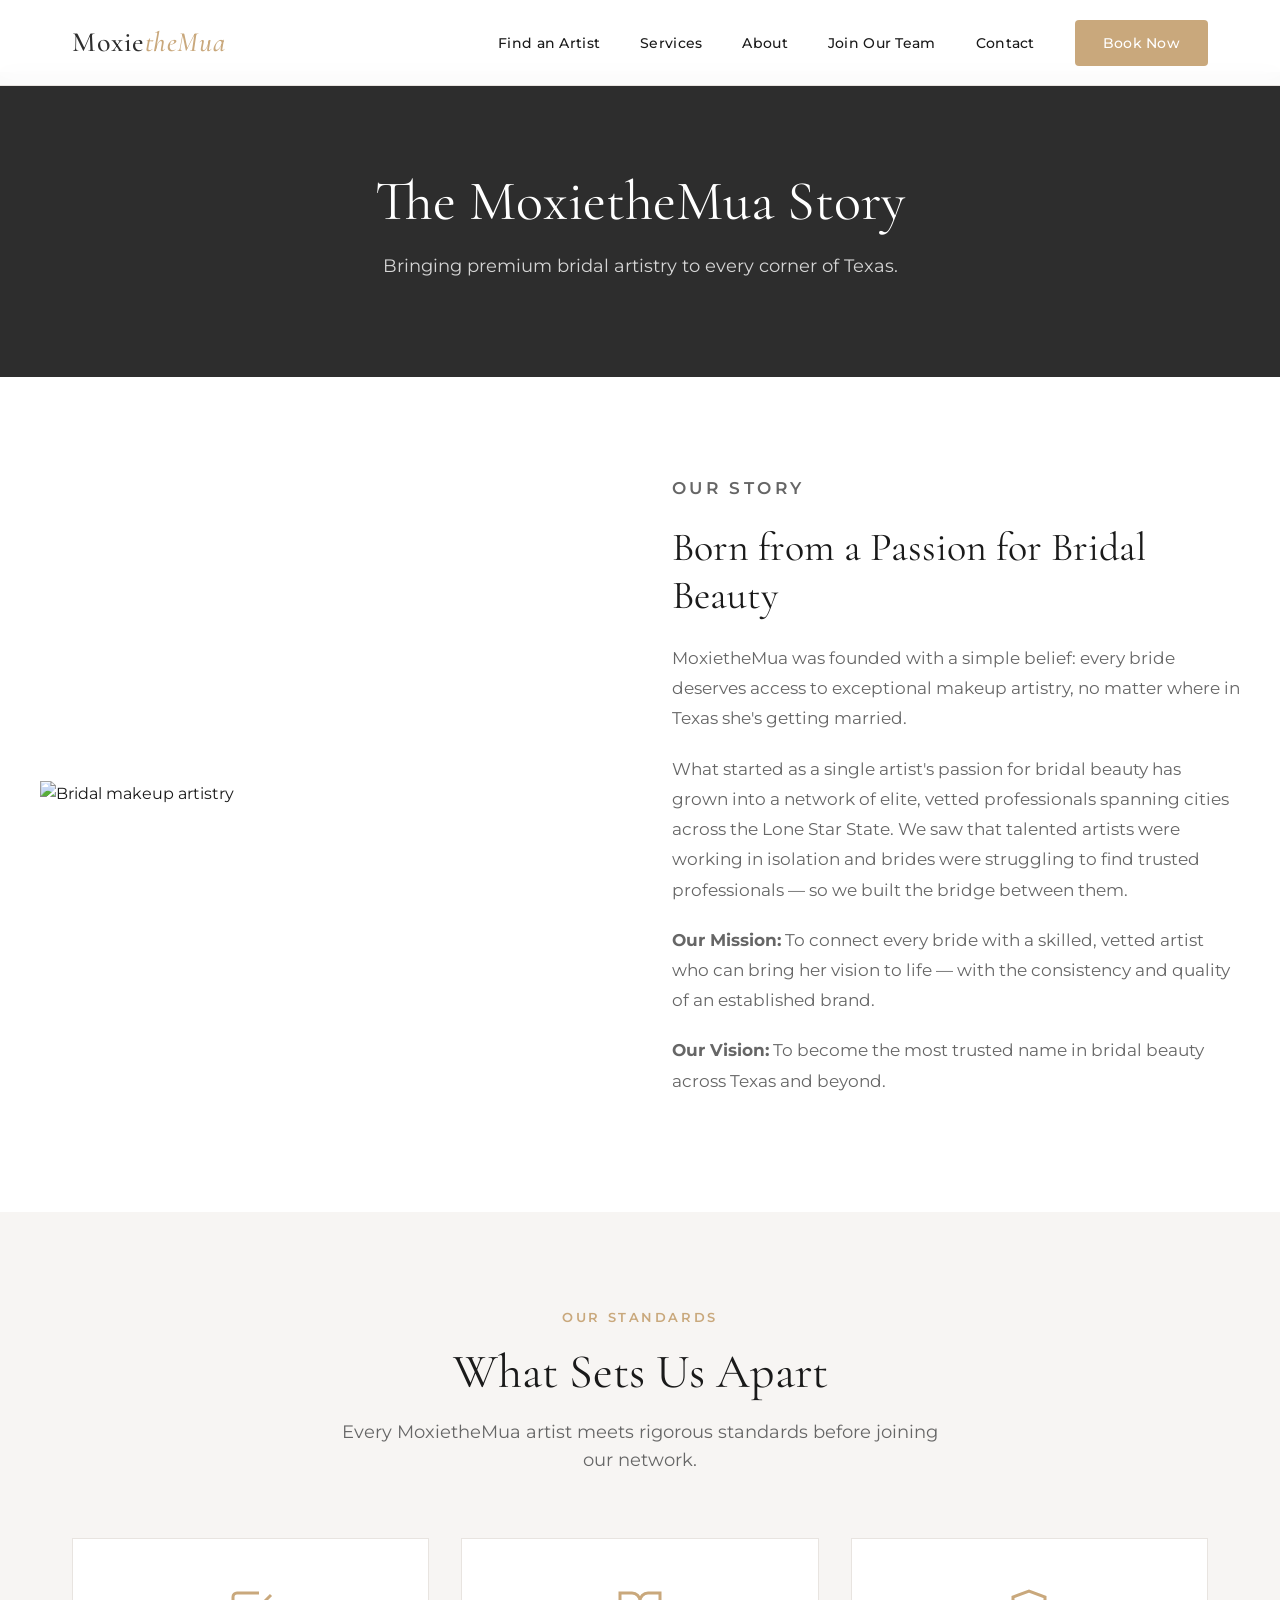
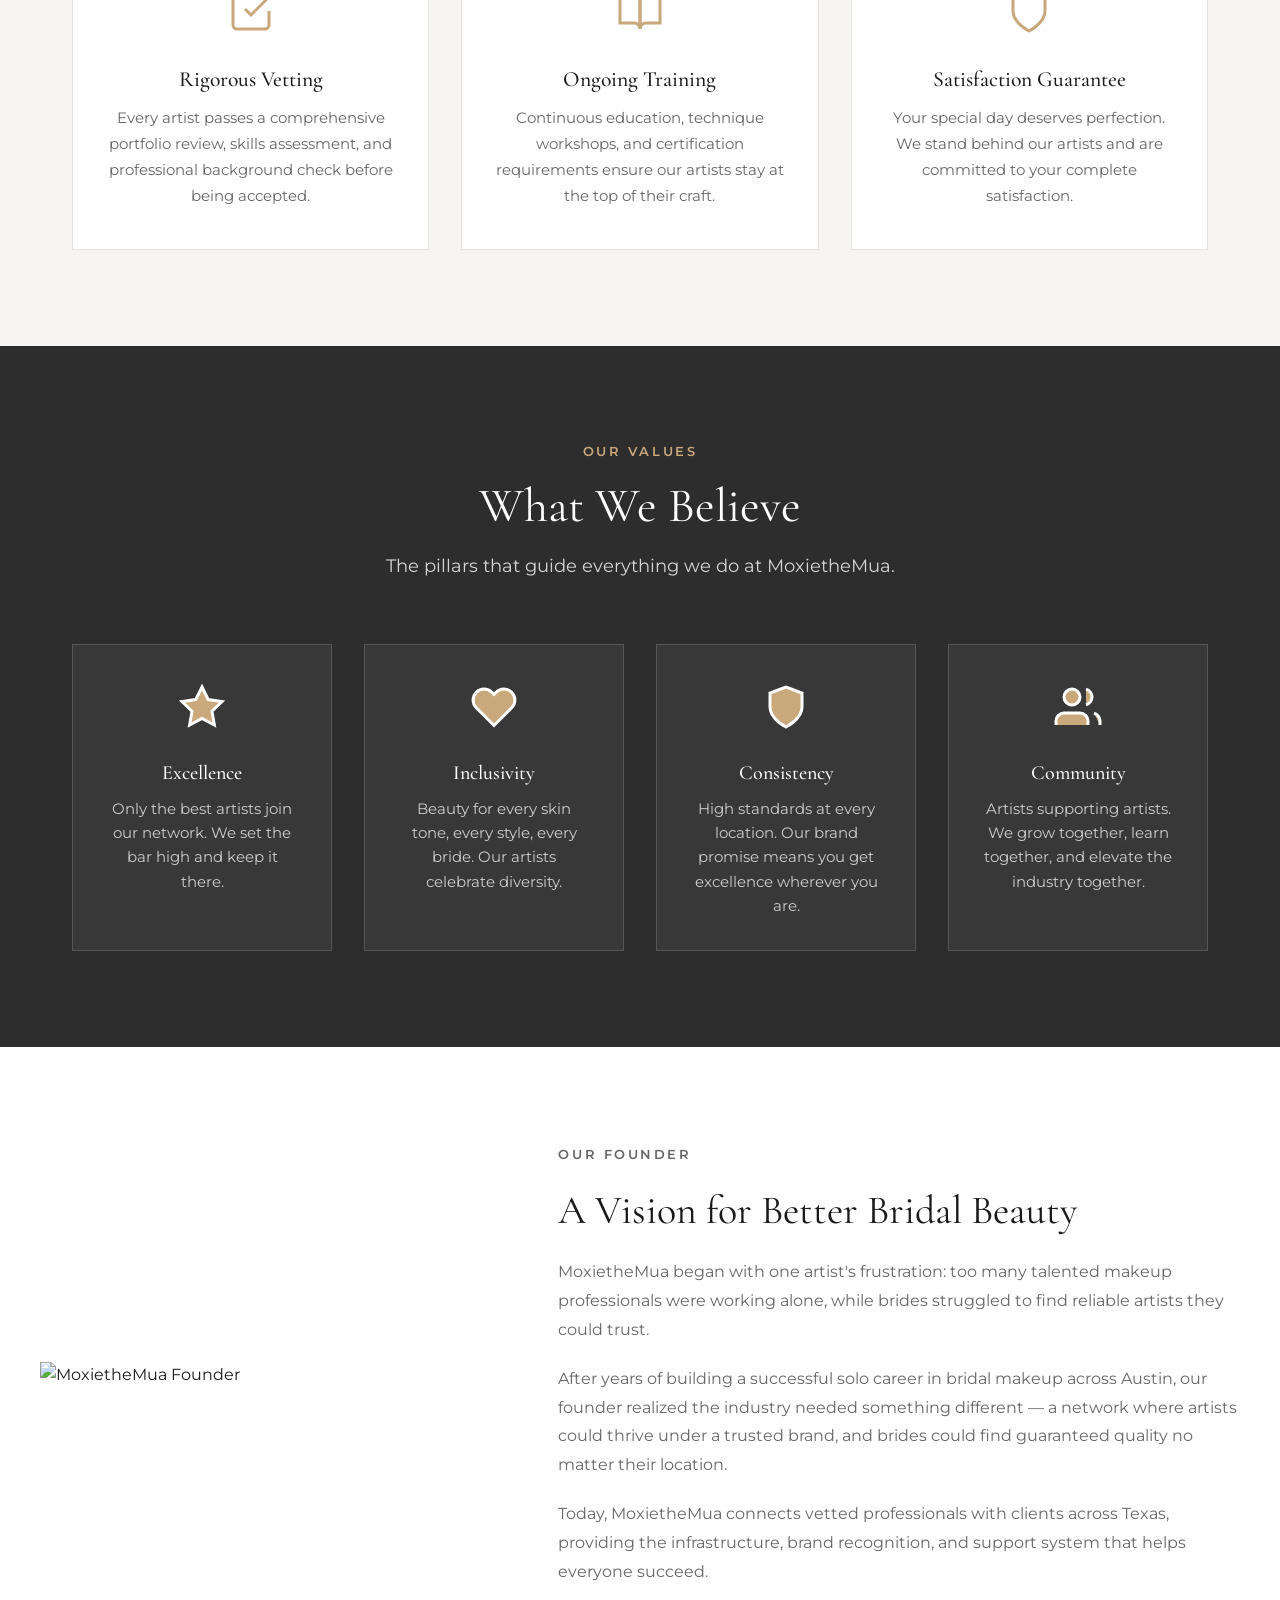
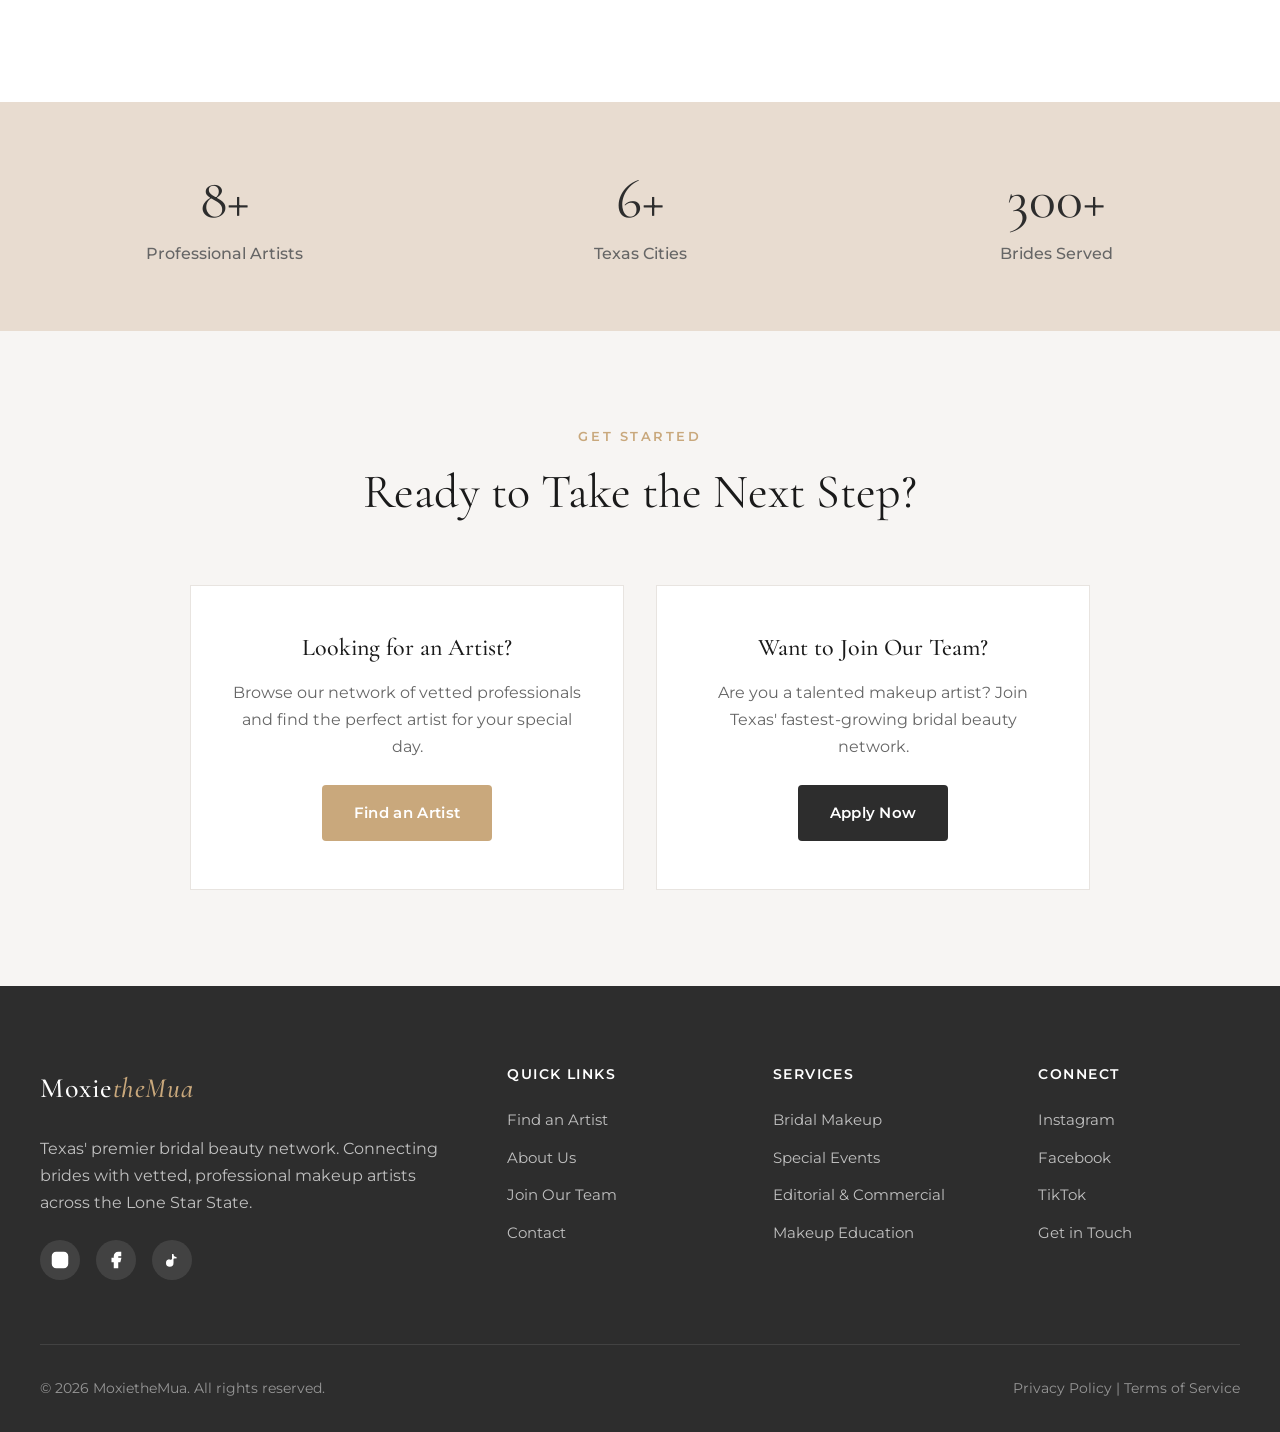
==== about.html @ 6ddfcf1c "Initial build: MoxietheMua multi-artist bridal platform Complete static site with 7 HTML pages, shar" ====
<!DOCTYPE html>
<html lang="en">
<head>
    <meta charset="UTF-8">
    <meta name="viewport" content="width=device-width, initial-scale=1.0">
    <title>About MoxietheMua | Our Story & Mission</title>
    <meta name="description" content="Learn about MoxietheMua — Texas' premier bridal beauty network. Our mission, values, and the story behind connecting brides with elite makeup artists.">
    <meta property="og:title" content="About MoxietheMua | Our Story & Mission">
    <meta property="og:description" content="The story behind Texas' premier bridal beauty network.">
    <link rel="preconnect" href="https://fonts.googleapis.com">
    <link rel="preconnect" href="https://fonts.gstatic.com" crossorigin>
    <link href="https://fonts.googleapis.com/css2?family=Cormorant+Garamond:ital,wght@0,400;0,500;0,600;1,400;1,500&family=Montserrat:wght@300;400;500;600;700&display=swap" rel="stylesheet">
    <link rel="stylesheet" href="styles.css">
    <style>
        .story-section { padding: var(--section-padding); background: var(--color-surface); }
        .story-grid { display: grid; grid-template-columns: 1fr 1fr; gap: 4rem; align-items: center; max-width: var(--container-max); margin: 0 auto; }
        .story-image img { width: 100%; height: 500px; object-fit: cover; }
        .story-content h2 { font-size: 2.5rem; margin-bottom: 1.5rem; font-weight: 400; }
        .story-content p { color: var(--color-text-muted); line-height: 1.8; margin-bottom: 1.25rem; font-size: 1.05rem; }

        .standards-section { padding: var(--section-padding); background: var(--color-surface-alt); }
        .standards-grid { display: grid; grid-template-columns: repeat(3, 1fr); gap: 2rem; max-width: var(--container-max); margin: 0 auto; }
        .standard-card { background: var(--color-surface); padding: 2.5rem 2rem; text-align: center; border: 1px solid var(--color-border); }
        .standard-icon { width: 64px; height: 64px; margin: 0 auto 1.5rem; display: flex; align-items: center; justify-content: center; }
        .standard-icon svg { width: 48px; height: 48px; stroke: var(--color-primary); fill: none; stroke-width: 1.5; }
        .standard-card h3 { font-size: 1.35rem; margin-bottom: 0.75rem; }
        .standard-card p { color: var(--color-text-muted); line-height: 1.7; font-size: 0.95rem; }

        .founder-section { padding: var(--section-padding); background: var(--color-surface); }
        .founder-grid { display: grid; grid-template-columns: 1fr 1.5fr; gap: 4rem; align-items: center; max-width: var(--container-max); margin: 0 auto; }
        .founder-image img { width: 100%; height: 450px; object-fit: cover; }
        .founder-content h2 { font-size: 2.5rem; margin-bottom: 1.5rem; font-weight: 400; }
        .founder-content p { color: var(--color-text-muted); line-height: 1.8; margin-bottom: 1.25rem; }

        .dual-cta { padding: var(--section-padding); background: var(--color-surface-alt); }
        .dual-cta-grid { display: grid; grid-template-columns: 1fr 1fr; gap: 2rem; max-width: 900px; margin: 0 auto; }
        .cta-box { background: var(--color-surface); padding: 3rem 2.5rem; text-align: center; border: 1px solid var(--color-border); }
        .cta-box h3 { font-size: 1.5rem; margin-bottom: 1rem; }
        .cta-box p { color: var(--color-text-muted); margin-bottom: 1.5rem; line-height: 1.7; }

        @media (max-width: 768px) {
            .story-grid, .founder-grid, .dual-cta-grid, .standards-grid { grid-template-columns: 1fr; }
            .story-image img, .founder-image img { height: 350px; }
        }
    </style>
</head>
<body>

    <!-- HEADER -->
    <header id="header">
        <nav>
            <a href="index.html" class="logo"><span class="logo-text">Moxie<span>theMua</span></span></a>
            <ul class="nav-links" id="navLinks">
                <li><a href="artists.html">Find an Artist</a></li>
                <li><a href="services.html">Services</a></li>
                <li><a href="about.html">About</a></li>
                <li><a href="join.html">Join Our Team</a></li>
                <li><a href="contact.html">Contact</a></li>
                <li><a href="artists.html" class="nav-cta">Book Now</a></li>
            </ul>
            <button class="menu-toggle" id="hamburger" aria-label="Toggle menu" aria-expanded="false">&#9776;</button>
        </nav>
    </header>

    <!-- PAGE HERO -->
    <section class="page-hero">
        <h1>The MoxietheMua Story</h1>
        <p>Bringing premium bridal artistry to every corner of Texas.</p>
    </section>

    <!-- BRAND STORY -->
    <section class="story-section fade-in">
        <div class="story-grid">
            <div class="story-image">
                <img src="https://images.unsplash.com/photo-1522335789203-aabd1fc54bc9?auto=format&fit=crop&w=800&q=80" alt="Bridal makeup artistry" loading="lazy">
            </div>
            <div class="story-content">
                <p class="section-label">Our Story</p>
                <h2>Born from a Passion for Bridal Beauty</h2>
                <p>MoxietheMua was founded with a simple belief: every bride deserves access to exceptional makeup artistry, no matter where in Texas she's getting married.</p>
                <p>What started as a single artist's passion for bridal beauty has grown into a network of elite, vetted professionals spanning cities across the Lone Star State. We saw that talented artists were working in isolation and brides were struggling to find trusted professionals — so we built the bridge between them.</p>
                <p><strong>Our Mission:</strong> To connect every bride with a skilled, vetted artist who can bring her vision to life — with the consistency and quality of an established brand.</p>
                <p><strong>Our Vision:</strong> To become the most trusted name in bridal beauty across Texas and beyond.</p>
            </div>
        </div>
    </section>

    <!-- OUR STANDARDS -->
    <section class="standards-section fade-in">
        <div class="container">
            <div class="section-header">
                <p class="section-label">Our Standards</p>
                <h2 class="section-title">What Sets Us Apart</h2>
                <p class="section-subtitle">Every MoxietheMua artist meets rigorous standards before joining our network.</p>
            </div>
            <div class="standards-grid">
                <div class="standard-card">
                    <div class="standard-icon">
                        <svg xmlns="http://www.w3.org/2000/svg" viewBox="0 0 24 24"><path d="M9 11l3 3L22 4"></path><path d="M21 12v7a2 2 0 0 1-2 2H5a2 2 0 0 1-2-2V5a2 2 0 0 1 2-2h11"></path></svg>
                    </div>
                    <h3>Rigorous Vetting</h3>
                    <p>Every artist passes a comprehensive portfolio review, skills assessment, and professional background check before being accepted.</p>
                </div>
                <div class="standard-card">
                    <div class="standard-icon">
                        <svg xmlns="http://www.w3.org/2000/svg" viewBox="0 0 24 24"><path d="M2 3h6a4 4 0 0 1 4 4v14a3 3 0 0 0-3-3H2z"></path><path d="M22 3h-6a4 4 0 0 0-4 4v14a3 3 0 0 1 3-3h7z"></path></svg>
                    </div>
                    <h3>Ongoing Training</h3>
                    <p>Continuous education, technique workshops, and certification requirements ensure our artists stay at the top of their craft.</p>
                </div>
                <div class="standard-card">
                    <div class="standard-icon">
                        <svg xmlns="http://www.w3.org/2000/svg" viewBox="0 0 24 24"><path d="M12 22s8-4 8-10V5l-8-3-8 3v7c0 6 8 10 8 10z"></path></svg>
                    </div>
                    <h3>Satisfaction Guarantee</h3>
                    <p>Your special day deserves perfection. We stand behind our artists and are committed to your complete satisfaction.</p>
                </div>
            </div>
        </div>
    </section>

    <!-- VALUES / PILLARS -->
    <section class="why-moxie fade-in">
        <div class="container">
            <div class="section-header">
                <p class="section-label">Our Values</p>
                <h2 class="section-title">What We Believe</h2>
                <p class="section-subtitle">The pillars that guide everything we do at MoxietheMua.</p>
            </div>
            <div class="pillars-grid">
                <div class="pillar-item">
                    <div class="pillar-icon">
                        <svg xmlns="http://www.w3.org/2000/svg" viewBox="0 0 24 24" fill="none" stroke="currentColor" stroke-width="1.5"><polygon points="12 2 15.09 8.26 22 9.27 17 14.14 18.18 21.02 12 17.77 5.82 21.02 7 14.14 2 9.27 8.91 8.26 12 2"></polygon></svg>
                    </div>
                    <h3>Excellence</h3>
                    <p>Only the best artists join our network. We set the bar high and keep it there.</p>
                </div>
                <div class="pillar-item">
                    <div class="pillar-icon">
                        <svg xmlns="http://www.w3.org/2000/svg" viewBox="0 0 24 24" fill="none" stroke="currentColor" stroke-width="1.5"><path d="M20.84 4.61a5.5 5.5 0 0 0-7.78 0L12 5.67l-1.06-1.06a5.5 5.5 0 0 0-7.78 7.78l1.06 1.06L12 21.23l7.78-7.78 1.06-1.06a5.5 5.5 0 0 0 0-7.78z"></path></svg>
                    </div>
                    <h3>Inclusivity</h3>
                    <p>Beauty for every skin tone, every style, every bride. Our artists celebrate diversity.</p>
                </div>
                <div class="pillar-item">
                    <div class="pillar-icon">
                        <svg xmlns="http://www.w3.org/2000/svg" viewBox="0 0 24 24" fill="none" stroke="currentColor" stroke-width="1.5"><path d="M12 22s8-4 8-10V5l-8-3-8 3v7c0 6 8 10 8 10z"></path></svg>
                    </div>
                    <h3>Consistency</h3>
                    <p>High standards at every location. Our brand promise means you get excellence wherever you are.</p>
                </div>
                <div class="pillar-item">
                    <div class="pillar-icon">
                        <svg xmlns="http://www.w3.org/2000/svg" viewBox="0 0 24 24" fill="none" stroke="currentColor" stroke-width="1.5"><path d="M17 21v-2a4 4 0 0 0-4-4H5a4 4 0 0 0-4 4v2"></path><circle cx="9" cy="7" r="4"></circle><path d="M23 21v-2a4 4 0 0 0-3-3.87"></path><path d="M16 3.13a4 4 0 0 1 0 7.75"></path></svg>
                    </div>
                    <h3>Community</h3>
                    <p>Artists supporting artists. We grow together, learn together, and elevate the industry together.</p>
                </div>
            </div>
        </div>
    </section>

    <!-- FOUNDER -->
    <section class="founder-section fade-in">
        <div class="founder-grid">
            <div class="founder-image">
                <img src="https://images.unsplash.com/photo-1487412947147-5cebf100ffc2?auto=format&fit=crop&w=600&q=80" alt="MoxietheMua Founder" loading="lazy">
            </div>
            <div class="founder-content">
                <p class="section-label">Our Founder</p>
                <h2>A Vision for Better Bridal Beauty</h2>
                <p>MoxietheMua began with one artist's frustration: too many talented makeup professionals were working alone, while brides struggled to find reliable artists they could trust.</p>
                <p>After years of building a successful solo career in bridal makeup across Austin, our founder realized the industry needed something different — a network where artists could thrive under a trusted brand, and brides could find guaranteed quality no matter their location.</p>
                <p>Today, MoxietheMua connects vetted professionals with clients across Texas, providing the infrastructure, brand recognition, and support system that helps everyone succeed.</p>
            </div>
        </div>
    </section>

    <!-- STATS BAR -->
    <section class="stats-bar fade-in">
        <div class="stats-grid">
            <div class="stat-item">
                <h3>8+</h3>
                <p>Professional Artists</p>
            </div>
            <div class="stat-item">
                <h3>6+</h3>
                <p>Texas Cities</p>
            </div>
            <div class="stat-item">
                <h3>300+</h3>
                <p>Brides Served</p>
            </div>
        </div>
    </section>

    <!-- DUAL CTA -->
    <section class="dual-cta fade-in">
        <div class="container">
            <div class="section-header">
                <p class="section-label">Get Started</p>
                <h2 class="section-title">Ready to Take the Next Step?</h2>
            </div>
            <div class="dual-cta-grid">
                <div class="cta-box">
                    <h3>Looking for an Artist?</h3>
                    <p>Browse our network of vetted professionals and find the perfect artist for your special day.</p>
                    <a href="artists.html" class="btn btn-primary">Find an Artist</a>
                </div>
                <div class="cta-box">
                    <h3>Want to Join Our Team?</h3>
                    <p>Are you a talented makeup artist? Join Texas' fastest-growing bridal beauty network.</p>
                    <a href="join.html" class="btn btn-dark">Apply Now</a>
                </div>
            </div>
        </div>
    </section>

    <!-- FOOTER -->
    <footer>
        <div class="footer-content">
            <div class="footer-brand">
                <div class="logo-text">Moxie<span>theMua</span></div>
                <p>Texas' premier bridal beauty network. Connecting brides with vetted, professional makeup artists across the Lone Star State.</p>
                <div class="footer-social">
                    <a href="https://www.instagram.com/moxiethemua" target="_blank" rel="noopener" aria-label="Instagram">
                        <svg xmlns="http://www.w3.org/2000/svg" width="18" height="18" viewBox="0 0 24 24" fill="none" stroke="currentColor" stroke-width="2"><rect x="2" y="2" width="20" height="20" rx="5" ry="5"></rect><path d="M16 11.37A4 4 0 1 1 12.63 8 4 4 0 0 1 16 11.37z"></path><line x1="17.5" y1="6.5" x2="17.51" y2="6.5"></line></svg>
                    </a>
                    <a href="#" aria-label="Facebook">
                        <svg xmlns="http://www.w3.org/2000/svg" width="18" height="18" viewBox="0 0 24 24" fill="none" stroke="currentColor" stroke-width="2"><path d="M18 2h-3a5 5 0 0 0-5 5v3H7v4h3v8h4v-8h3l1-4h-4V7a1 1 0 0 1 1-1h3z"></path></svg>
                    </a>
                    <a href="#" aria-label="TikTok">
                        <svg xmlns="http://www.w3.org/2000/svg" width="18" height="18" viewBox="0 0 24 24" fill="none" stroke="currentColor" stroke-width="2"><path d="M9 12a4 4 0 1 0 4 4V4a5 5 0 0 0 5 5"></path></svg>
                    </a>
                </div>
            </div>
            <div class="footer-section">
                <h4>Quick Links</h4>
                <ul class="footer-links">
                    <li><a href="artists.html">Find an Artist</a></li>
                    <li><a href="about.html">About Us</a></li>
                    <li><a href="join.html">Join Our Team</a></li>
                    <li><a href="contact.html">Contact</a></li>
                </ul>
            </div>
            <div class="footer-section">
                <h4>Services</h4>
                <ul class="footer-links">
                    <li><a href="services.html">Bridal Makeup</a></li>
                    <li><a href="services.html">Special Events</a></li>
                    <li><a href="services.html">Editorial &amp; Commercial</a></li>
                    <li><a href="services.html">Makeup Education</a></li>
                </ul>
            </div>
            <div class="footer-section">
                <h4>Connect</h4>
                <ul class="footer-links">
                    <li><a href="https://www.instagram.com/moxiethemua" target="_blank" rel="noopener">Instagram</a></li>
                    <li><a href="#">Facebook</a></li>
                    <li><a href="#">TikTok</a></li>
                    <li><a href="contact.html">Get in Touch</a></li>
                </ul>
            </div>
        </div>
        <div class="footer-bottom">
            <p>&copy; 2026 MoxietheMua. All rights reserved.</p>
            <p>Privacy Policy | Terms of Service</p>
        </div>
    </footer>

    <script>
        const header = document.getElementById('header');
        window.addEventListener('scroll', () => { header.classList.toggle('scrolled', window.scrollY > 50); });
        const hamburger = document.getElementById('hamburger');
        const navLinks = document.getElementById('navLinks');
        hamburger.addEventListener('click', () => { navLinks.classList.toggle('active'); hamburger.setAttribute('aria-expanded', navLinks.classList.contains('active')); });
        navLinks.querySelectorAll('a').forEach(link => { link.addEventListener('click', () => { navLinks.classList.remove('active'); hamburger.setAttribute('aria-expanded', 'false'); }); });
        const fadeObserver = new IntersectionObserver((entries) => { entries.forEach(entry => { if (entry.isIntersecting) { entry.target.classList.add('visible'); fadeObserver.unobserve(entry.target); } }); }, { threshold: 0.1, rootMargin: '0px 0px -50px 0px' });
        document.querySelectorAll('.fade-in').forEach(el => fadeObserver.observe(el));
    </script>

</body>
</html>
---- styles.css ----
/* ========================================
   MOXIETHEMUA DESIGN SYSTEM
   Elegant Bridal Beauty — Multi-Artist Platform
======================================== */

:root {
    --color-primary: #C9A87C;
    --color-secondary: #2D2D2D;
    --color-accent: #E8DCD0;
    --color-background: #FDFBF9;
    --color-surface: #FFFFFF;
    --color-surface-alt: #F7F5F3;
    --color-text: #1A1A1A;
    --color-text-muted: #666666;
    --color-text-light: #FFFFFF;
    --color-border: #E8E4E0;
    --color-success: #6B8E6B;
    --font-display: 'Cormorant Garamond', Georgia, serif;
    --font-body: 'Montserrat', -apple-system, sans-serif;
    --section-padding: 6rem 2rem;
    --container-max: 1200px;
}

* { margin: 0; padding: 0; box-sizing: border-box; }

html {
    scroll-behavior: smooth;
    scroll-padding-top: 80px;
}

body {
    font-family: var(--font-body);
    font-size: 16px;
    line-height: 1.6;
    color: var(--color-text);
    background: var(--color-background);
    -webkit-font-smoothing: antialiased;
}

h1, h2, h3, h4, h5, h6 {
    font-family: var(--font-display);
    font-weight: 500;
    line-height: 1.2;
}

img { max-width: 100%; height: auto; }
a { text-decoration: none; color: inherit; }

.container {
    max-width: var(--container-max);
    margin: 0 auto;
    padding: 0 2rem;
}

/* ========================================
   BUTTONS
======================================== */

.btn {
    display: inline-flex;
    align-items: center;
    gap: 0.5rem;
    padding: 1rem 2rem;
    font-family: var(--font-body);
    font-size: 0.95rem;
    font-weight: 600;
    border: none;
    border-radius: 4px;
    cursor: pointer;
    transition: all 0.2s ease;
    letter-spacing: 0.02em;
}

.btn-primary {
    background: var(--color-primary);
    color: var(--color-text-light);
}

.btn-primary:hover {
    background: #B8976B;
    transform: translateY(-2px);
}

.btn-outline {
    background: transparent;
    color: var(--color-text-light);
    border: 2px solid rgba(255,255,255,0.5);
}

.btn-outline:hover {
    border-color: #fff;
    background: rgba(255,255,255,0.1);
}

.btn-outline-dark {
    background: transparent;
    color: var(--color-text);
    border: 2px solid var(--color-border);
}

.btn-outline-dark:hover {
    border-color: var(--color-text);
    background: var(--color-surface-alt);
}

.btn-dark {
    background: var(--color-secondary);
    color: var(--color-text-light);
}

.btn-dark:hover {
    background: #1a1a1a;
    transform: translateY(-2px);
}

.btn svg {
    width: 18px;
    height: 18px;
    fill: currentColor;
}

/* ========================================
   HEADER
======================================== */

header {
    position: fixed;
    top: 0; left: 0; right: 0;
    background: rgba(255,255,255,0.98);
    backdrop-filter: blur(10px);
    z-index: 1000;
    transition: all 0.3s ease;
    border-bottom: 1px solid var(--color-border);
}

header.scrolled {
    box-shadow: 0 2px 20px rgba(0,0,0,0.08);
}

nav {
    max-width: var(--container-max);
    margin: 0 auto;
    padding: 1.25rem 2rem;
    display: flex;
    justify-content: space-between;
    align-items: center;
}

.logo { display: flex; align-items: center; gap: 0.5rem; }

.logo-text {
    font-family: var(--font-display);
    font-size: 1.75rem;
    font-weight: 500;
    color: var(--color-secondary);
    letter-spacing: 0.02em;
}

.logo-text span {
    color: var(--color-primary);
    font-style: italic;
}

.nav-links {
    display: flex;
    gap: 2.5rem;
    list-style: none;
    align-items: center;
}

.nav-links a {
    color: var(--color-text);
    font-size: 0.9rem;
    font-weight: 500;
    letter-spacing: 0.02em;
    transition: color 0.2s ease;
}

.nav-links a:hover { color: var(--color-primary); }

.nav-cta {
    background: var(--color-primary);
    color: var(--color-text-light) !important;
    padding: 0.875rem 1.75rem;
    font-weight: 600;
    border-radius: 4px;
    transition: all 0.2s ease;
}

.nav-cta:hover {
    background: #B8976B;
    transform: translateY(-2px);
}

.menu-toggle {
    display: none;
    background: none;
    border: none;
    color: var(--color-text);
    font-size: 1.5rem;
    cursor: pointer;
    padding: 0.5rem;
    min-width: 44px;
    min-height: 44px;
}

/* ========================================
   SECTION HEADERS
======================================== */

.section-header {
    text-align: center;
    margin-bottom: 4rem;
}

.section-label {
    font-size: 0.8rem;
    font-weight: 600;
    color: var(--color-primary);
    text-transform: uppercase;
    letter-spacing: 0.2em;
    margin-bottom: 1rem;
}

.section-title {
    font-size: clamp(2rem, 4vw, 3rem);
    color: var(--color-text);
    margin-bottom: 1rem;
    font-weight: 400;
}

.section-subtitle {
    font-size: 1.1rem;
    color: var(--color-text-muted);
    max-width: 600px;
    margin: 0 auto;
}

/* ========================================
   HERO
======================================== */

.hero {
    margin-top: 72px;
    min-height: 90vh;
    display: flex;
    align-items: center;
    background: linear-gradient(135deg, rgba(45,45,45,0.7), rgba(45,45,45,0.5)),
                url('https://images.unsplash.com/photo-1522335789203-aabd1fc54bc9?auto=format&fit=crop&w=1920&q=80') center/cover no-repeat;
    position: relative;
}

.hero-content {
    max-width: var(--container-max);
    margin: 0 auto;
    padding: 4rem 2rem;
    width: 100%;
    text-align: center;
}

.hero-badge {
    display: inline-flex;
    align-items: center;
    gap: 0.5rem;
    background: rgba(255,255,255,0.15);
    backdrop-filter: blur(8px);
    border: 1px solid rgba(255,255,255,0.25);
    padding: 0.5rem 1.25rem;
    border-radius: 50px;
    font-size: 0.85rem;
    color: var(--color-text-light);
    margin-bottom: 2rem;
    letter-spacing: 0.1em;
    text-transform: uppercase;
}

.hero h1 {
    font-size: clamp(2.5rem, 6vw, 4.5rem);
    color: var(--color-text-light);
    margin-bottom: 1.5rem;
    font-weight: 400;
    line-height: 1.1;
}

.hero h1 span {
    color: var(--color-primary);
    font-style: italic;
}

.hero > .hero-content > p {
    font-size: 1.2rem;
    color: rgba(255,255,255,0.9);
    margin-bottom: 2.5rem;
    max-width: 600px;
    margin-left: auto;
    margin-right: auto;
    line-height: 1.8;
}

.hero-cta-group {
    display: flex;
    flex-wrap: wrap;
    gap: 1rem;
    justify-content: center;
}

/* Page-level heroes (non-home) */
.page-hero {
    margin-top: 72px;
    padding: 6rem 2rem;
    text-align: center;
    background: var(--color-secondary);
    color: var(--color-text-light);
}

.page-hero h1 {
    font-size: clamp(2rem, 5vw, 3.5rem);
    font-weight: 400;
    margin-bottom: 1rem;
}

.page-hero p {
    font-size: 1.15rem;
    color: rgba(255,255,255,0.8);
    max-width: 600px;
    margin: 0 auto;
}

/* ========================================
   HOW IT WORKS
======================================== */

.how-it-works {
    padding: var(--section-padding);
    background: var(--color-surface);
}

.steps-grid {
    display: grid;
    grid-template-columns: repeat(3, 1fr);
    gap: 3rem;
}

.step-item {
    text-align: center;
    position: relative;
}

.step-item::after {
    content: '';
    position: absolute;
    top: 40px;
    right: -1.5rem;
    width: 3rem;
    height: 2px;
    background: var(--color-border);
}

.step-item:last-child::after { display: none; }

.step-number {
    width: 80px;
    height: 80px;
    background: var(--color-accent);
    border-radius: 50%;
    display: flex;
    align-items: center;
    justify-content: center;
    margin: 0 auto 1.5rem;
    font-family: var(--font-display);
    font-size: 2rem;
    font-weight: 500;
    color: var(--color-secondary);
}

.step-item h3 {
    font-size: 1.5rem;
    margin-bottom: 0.75rem;
}

.step-item p {
    color: var(--color-text-muted);
    line-height: 1.7;
}

/* ========================================
   SERVICES
======================================== */

.services {
    padding: var(--section-padding);
    background: var(--color-surface-alt);
}

.services-grid {
    display: grid;
    grid-template-columns: repeat(4, 1fr);
    gap: 2rem;
}

.service-card {
    background: var(--color-surface);
    padding: 2.5rem 2rem;
    text-align: center;
    border: 1px solid var(--color-border);
    transition: all 0.3s ease;
    position: relative;
    overflow: hidden;
}

.service-card::before {
    content: '';
    position: absolute;
    bottom: 0; left: 0;
    width: 100%; height: 3px;
    background: var(--color-primary);
    transform: scaleX(0);
    transition: transform 0.3s ease;
}

.service-card:hover {
    transform: translateY(-8px);
    box-shadow: 0 16px 40px rgba(0,0,0,0.1);
}

.service-card:hover::before { transform: scaleX(1); }

.service-icon {
    width: 64px; height: 64px;
    margin: 0 auto 1.5rem;
    display: flex;
    align-items: center;
    justify-content: center;
}

.service-icon svg {
    width: 48px; height: 48px;
    fill: var(--color-primary);
}

.service-card h3 {
    font-size: 1.35rem;
    margin-bottom: 0.75rem;
}

.service-card p {
    color: var(--color-text-muted);
    font-size: 0.95rem;
    line-height: 1.6;
}

.view-all-cta {
    text-align: center;
    margin-top: 3rem;
}

/* ========================================
   ARTIST CARDS
======================================== */

.featured-artists, .artists-directory {
    padding: var(--section-padding);
    background: var(--color-surface);
}

.artists-grid {
    display: grid;
    grid-template-columns: repeat(4, 1fr);
    gap: 2rem;
}

.artist-card {
    background: var(--color-surface);
    border: 1px solid var(--color-border);
    overflow: hidden;
    transition: all 0.3s ease;
}

.artist-card:hover {
    transform: translateY(-8px);
    box-shadow: 0 16px 40px rgba(0,0,0,0.1);
}

.artist-image {
    width: 100%;
    height: 280px;
    object-fit: cover;
}

.artist-info { padding: 1.5rem; }

.artist-info h3 {
    font-size: 1.35rem;
    margin-bottom: 0.25rem;
}

.artist-location {
    display: flex;
    align-items: center;
    gap: 0.35rem;
    color: var(--color-text-muted);
    font-size: 0.9rem;
    margin-bottom: 0.75rem;
}

.artist-location svg {
    width: 14px; height: 14px;
    fill: var(--color-primary);
}

.artist-specialties {
    display: flex;
    flex-wrap: wrap;
    gap: 0.5rem;
    margin-bottom: 1rem;
}

.specialty-tag {
    background: var(--color-accent);
    padding: 0.25rem 0.75rem;
    font-size: 0.75rem;
    font-weight: 500;
    color: var(--color-secondary);
    border-radius: 50px;
}

.artist-rating {
    display: flex;
    align-items: center;
    gap: 0.5rem;
    font-size: 0.9rem;
}

.artist-rating .stars { color: var(--color-primary); }
.artist-rating span { color: var(--color-text-muted); }

.artist-cta {
    display: block;
    text-align: center;
    padding: 1rem;
    background: var(--color-surface-alt);
    color: var(--color-secondary);
    font-weight: 600;
    font-size: 0.9rem;
    transition: all 0.2s ease;
    border-top: 1px solid var(--color-border);
}

.artist-cta:hover {
    background: var(--color-primary);
    color: var(--color-text-light);
}

/* ========================================
   WHY MOXIE / PILLARS
======================================== */

.why-moxie {
    padding: var(--section-padding);
    background: var(--color-secondary);
    color: var(--color-text-light);
}

.why-moxie .section-label { color: var(--color-primary); }
.why-moxie .section-title { color: var(--color-text-light); }
.why-moxie .section-subtitle { color: rgba(255,255,255,0.8); }

.pillars-grid {
    display: grid;
    grid-template-columns: repeat(4, 1fr);
    gap: 2rem;
    margin-top: 4rem;
}

.pillar-item {
    text-align: center;
    padding: 2rem;
    border: 1px solid rgba(255,255,255,0.15);
    background: rgba(255,255,255,0.05);
}

.pillar-icon {
    width: 60px; height: 60px;
    margin: 0 auto 1.5rem;
    display: flex;
    align-items: center;
    justify-content: center;
}

.pillar-icon svg {
    width: 48px; height: 48px;
    fill: var(--color-primary);
}

.pillar-item h3 {
    font-size: 1.25rem;
    margin-bottom: 0.75rem;
    color: var(--color-text-light);
}

.pillar-item p {
    color: rgba(255,255,255,0.75);
    font-size: 0.95rem;
    line-height: 1.6;
}

/* ========================================
   STATS BAR
======================================== */

.stats-bar {
    padding: 4rem 2rem;
    background: var(--color-accent);
}

.stats-grid {
    max-width: var(--container-max);
    margin: 0 auto;
    display: grid;
    grid-template-columns: repeat(3, 1fr);
    gap: 3rem;
    text-align: center;
}

.stat-item h3 {
    font-family: var(--font-display);
    font-size: 3.5rem;
    font-weight: 400;
    color: var(--color-secondary);
    margin-bottom: 0.5rem;
}

.stat-item p {
    font-size: 1rem;
    color: var(--color-text-muted);
    font-weight: 500;
}

/* ========================================
   TESTIMONIALS
======================================== */

.testimonials {
    padding: var(--section-padding);
    background: var(--color-surface);
}

.testimonials-grid {
    display: grid;
    grid-template-columns: repeat(3, 1fr);
    gap: 2rem;
}

.testimonial-card {
    background: var(--color-surface);
    padding: 2.5rem;
    border: 1px solid var(--color-border);
    position: relative;
    transition: all 0.3s ease;
}

.testimonial-card:hover {
    transform: translateY(-4px);
    box-shadow: 0 8px 24px rgba(0,0,0,0.08);
}

.testimonial-card::before {
    content: '\201C';
    position: absolute;
    top: 1.5rem; left: 2rem;
    font-family: var(--font-display);
    font-size: 5rem;
    color: var(--color-accent);
    line-height: 1;
}

.testimonial-stars {
    color: var(--color-primary);
    font-size: 1rem;
    letter-spacing: 0.05em;
    margin-bottom: 1rem;
}

.testimonial-text {
    font-family: var(--font-display);
    font-size: 1.15rem;
    font-style: italic;
    line-height: 1.8;
    color: var(--color-text);
    margin-bottom: 1.5rem;
    padding-top: 2rem;
}

.testimonial-author {
    display: flex;
    align-items: center;
    gap: 1rem;
}

.author-avatar {
    width: 50px; height: 50px;
    background: var(--color-accent);
    border-radius: 50%;
    display: flex;
    align-items: center;
    justify-content: center;
    font-weight: 600;
    color: var(--color-secondary);
}

.author-info h4 {
    font-family: var(--font-body);
    font-size: 1rem;
    font-weight: 600;
}

.author-info span {
    font-size: 0.875rem;
    color: var(--color-text-muted);
}

/* ========================================
   JOIN CTA SECTION
======================================== */

.join-cta {
    padding: var(--section-padding);
    background: linear-gradient(135deg, rgba(45,45,45,0.85), rgba(45,45,45,0.75)),
                url('https://images.unsplash.com/photo-1487412947147-5cebf100ffc2?auto=format&fit=crop&w=1920&q=80') center/cover no-repeat;
    text-align: center;
}

.join-cta .section-label { color: var(--color-primary); }

.join-cta h2 {
    font-size: clamp(2rem, 4vw, 3rem);
    color: var(--color-text-light);
    margin-bottom: 1rem;
    font-weight: 400;
}

.join-cta > .container > p {
    font-size: 1.15rem;
    color: rgba(255,255,255,0.9);
    max-width: 600px;
    margin: 0 auto 2rem;
    line-height: 1.7;
}

.join-features {
    display: flex;
    justify-content: center;
    flex-wrap: wrap;
    gap: 2rem;
    margin-bottom: 2.5rem;
}

.join-feature {
    display: flex;
    align-items: center;
    gap: 0.5rem;
    color: var(--color-text-light);
    font-size: 0.95rem;
}

.join-feature svg {
    width: 20px; height: 20px;
    fill: var(--color-primary);
}

/* ========================================
   INSTAGRAM FEED
======================================== */

.instagram-section {
    padding: 4rem 2rem;
    background: var(--color-surface-alt);
    text-align: center;
}

.instagram-section h3 {
    font-size: 1.5rem;
    margin-bottom: 0.5rem;
}

.instagram-section p {
    color: var(--color-text-muted);
    margin-bottom: 2rem;
}

.instagram-section a { color: var(--color-primary); font-weight: 600; }

.instagram-grid {
    display: grid;
    grid-template-columns: repeat(6, 1fr);
    gap: 0.5rem;
    max-width: 1000px;
    margin: 0 auto;
}

.instagram-grid img {
    width: 100%;
    aspect-ratio: 1;
    object-fit: cover;
    transition: opacity 0.2s ease;
}

.instagram-grid img:hover { opacity: 0.8; }

/* ========================================
   FORMS
======================================== */

.form-group {
    margin-bottom: 1.5rem;
}

.form-group label {
    display: block;
    font-weight: 600;
    font-size: 0.9rem;
    margin-bottom: 0.5rem;
    color: var(--color-text);
}

.form-group input,
.form-group select,
.form-group textarea {
    width: 100%;
    padding: 0.875rem 1rem;
    border: 1px solid var(--color-border);
    border-radius: 4px;
    font-family: var(--font-body);
    font-size: 0.95rem;
    color: var(--color-text);
    background: var(--color-surface);
    transition: border-color 0.2s ease;
}

.form-group input:focus,
.form-group select:focus,
.form-group textarea:focus {
    outline: none;
    border-color: var(--color-primary);
}

.form-group textarea {
    resize: vertical;
    min-height: 120px;
}

.form-row {
    display: grid;
    grid-template-columns: 1fr 1fr;
    gap: 1.5rem;
}

/* ========================================
   SEARCH / FILTER BAR
======================================== */

.search-bar {
    padding: 2rem;
    background: var(--color-surface);
    border: 1px solid var(--color-border);
    margin: -3rem auto 3rem;
    max-width: 900px;
    position: relative;
    z-index: 10;
}

.search-bar form {
    display: grid;
    grid-template-columns: 1fr 1fr 1fr auto;
    gap: 1rem;
    align-items: end;
}

.search-bar .form-group {
    margin-bottom: 0;
}

.search-bar .btn {
    height: 48px;
}

/* ========================================
   FAQ ACCORDION
======================================== */

.faq-section {
    padding: var(--section-padding);
    background: var(--color-surface-alt);
}

.faq-list {
    max-width: 800px;
    margin: 0 auto;
}

.faq-item {
    border-bottom: 1px solid var(--color-border);
}

.faq-question {
    width: 100%;
    background: none;
    border: none;
    padding: 1.5rem 0;
    font-family: var(--font-display);
    font-size: 1.25rem;
    font-weight: 500;
    color: var(--color-text);
    cursor: pointer;
    display: flex;
    justify-content: space-between;
    align-items: center;
    text-align: left;
}

.faq-question::after {
    content: '+';
    font-size: 1.5rem;
    color: var(--color-primary);
    transition: transform 0.3s ease;
}

.faq-item.active .faq-question::after {
    content: '−';
}

.faq-answer {
    max-height: 0;
    overflow: hidden;
    transition: max-height 0.3s ease;
}

.faq-answer p {
    padding-bottom: 1.5rem;
    color: var(--color-text-muted);
    line-height: 1.7;
}

.faq-item.active .faq-answer {
    max-height: 300px;
}

/* ========================================
   FOOTER
======================================== */

footer {
    background: var(--color-secondary);
    color: var(--color-text-light);
    padding: 5rem 2rem 2rem;
}

.footer-content {
    max-width: var(--container-max);
    margin: 0 auto;
    display: grid;
    grid-template-columns: 2fr 1fr 1fr 1fr;
    gap: 4rem;
    padding-bottom: 4rem;
    border-bottom: 1px solid rgba(255,255,255,0.1);
}

.footer-brand .logo-text {
    font-size: 1.75rem;
    margin-bottom: 1.5rem;
    color: var(--color-text-light);
}

.footer-brand p {
    color: rgba(255,255,255,0.7);
    margin-bottom: 1.5rem;
    line-height: 1.7;
}

.footer-social {
    display: flex;
    gap: 1rem;
}

.footer-social a {
    width: 40px; height: 40px;
    background: rgba(255,255,255,0.1);
    border-radius: 50%;
    display: flex;
    align-items: center;
    justify-content: center;
    transition: all 0.2s ease;
}

.footer-social a:hover { background: var(--color-primary); }

.footer-social svg {
    width: 18px; height: 18px;
    fill: var(--color-text-light);
}

.footer-section h4 {
    font-family: var(--font-body);
    font-size: 0.9rem;
    font-weight: 600;
    text-transform: uppercase;
    letter-spacing: 0.1em;
    margin-bottom: 1.5rem;
}

.footer-links { list-style: none; }

.footer-links li { margin-bottom: 0.75rem; }

.footer-links a {
    color: rgba(255,255,255,0.7);
    font-size: 0.95rem;
    transition: color 0.2s ease;
}

.footer-links a:hover { color: var(--color-primary); }

.footer-bottom {
    max-width: var(--container-max);
    margin: 0 auto;
    padding-top: 2rem;
    display: flex;
    justify-content: space-between;
    align-items: center;
    font-size: 0.875rem;
    color: rgba(255,255,255,0.5);
}

/* ========================================
   ANIMATIONS
======================================== */

.fade-in {
    opacity: 0;
    transform: translateY(30px);
    transition: opacity 0.6s ease, transform 0.6s ease;
}

.fade-in.visible {
    opacity: 1;
    transform: translateY(0);
}

/* ========================================
   RESPONSIVE
======================================== */

@media (max-width: 1024px) {
    .services-grid,
    .artists-grid,
    .pillars-grid {
        grid-template-columns: repeat(2, 1fr);
    }

    .footer-content {
        grid-template-columns: 1fr 1fr;
        gap: 3rem;
    }

    .search-bar form {
        grid-template-columns: 1fr 1fr;
    }
}

@media (max-width: 768px) {
    nav { padding: 1rem 1.5rem; }

    .nav-links {
        display: none;
        position: absolute;
        top: 100%;
        left: 0; right: 0;
        background: var(--color-surface);
        flex-direction: column;
        padding: 1.5rem 2rem;
        gap: 1rem;
        border-top: 1px solid var(--color-border);
        box-shadow: 0 4px 20px rgba(0,0,0,0.1);
    }

    .nav-links.active { display: flex; }
    .menu-toggle { display: block; }

    .hero { min-height: 80vh; }
    .hero h1 { font-size: 2.5rem; }

    .steps-grid,
    .testimonials-grid,
    .stats-grid {
        grid-template-columns: 1fr;
        gap: 2rem;
    }

    .step-item::after { display: none; }

    .services-grid,
    .artists-grid,
    .pillars-grid {
        grid-template-columns: 1fr;
    }

    .instagram-grid {
        grid-template-columns: repeat(3, 1fr);
    }

    .footer-content {
        grid-template-columns: 1fr;
        text-align: center;
    }

    .footer-social { justify-content: center; }

    .footer-bottom {
        flex-direction: column;
        gap: 1rem;
    }

    .form-row {
        grid-template-columns: 1fr;
    }

    .search-bar form {
        grid-template-columns: 1fr;
    }

    :root {
        --section-padding: 4rem 1.5rem;
    }
}

@media (max-width: 480px) {
    .hero-cta-group {
        flex-direction: column;
        width: 100%;
    }

    .hero-cta-group .btn {
        width: 100%;
        justify-content: center;
    }

    .join-features {
        flex-direction: column;
        gap: 1rem;
    }

    .instagram-grid {
        grid-template-columns: repeat(2, 1fr);
    }
}
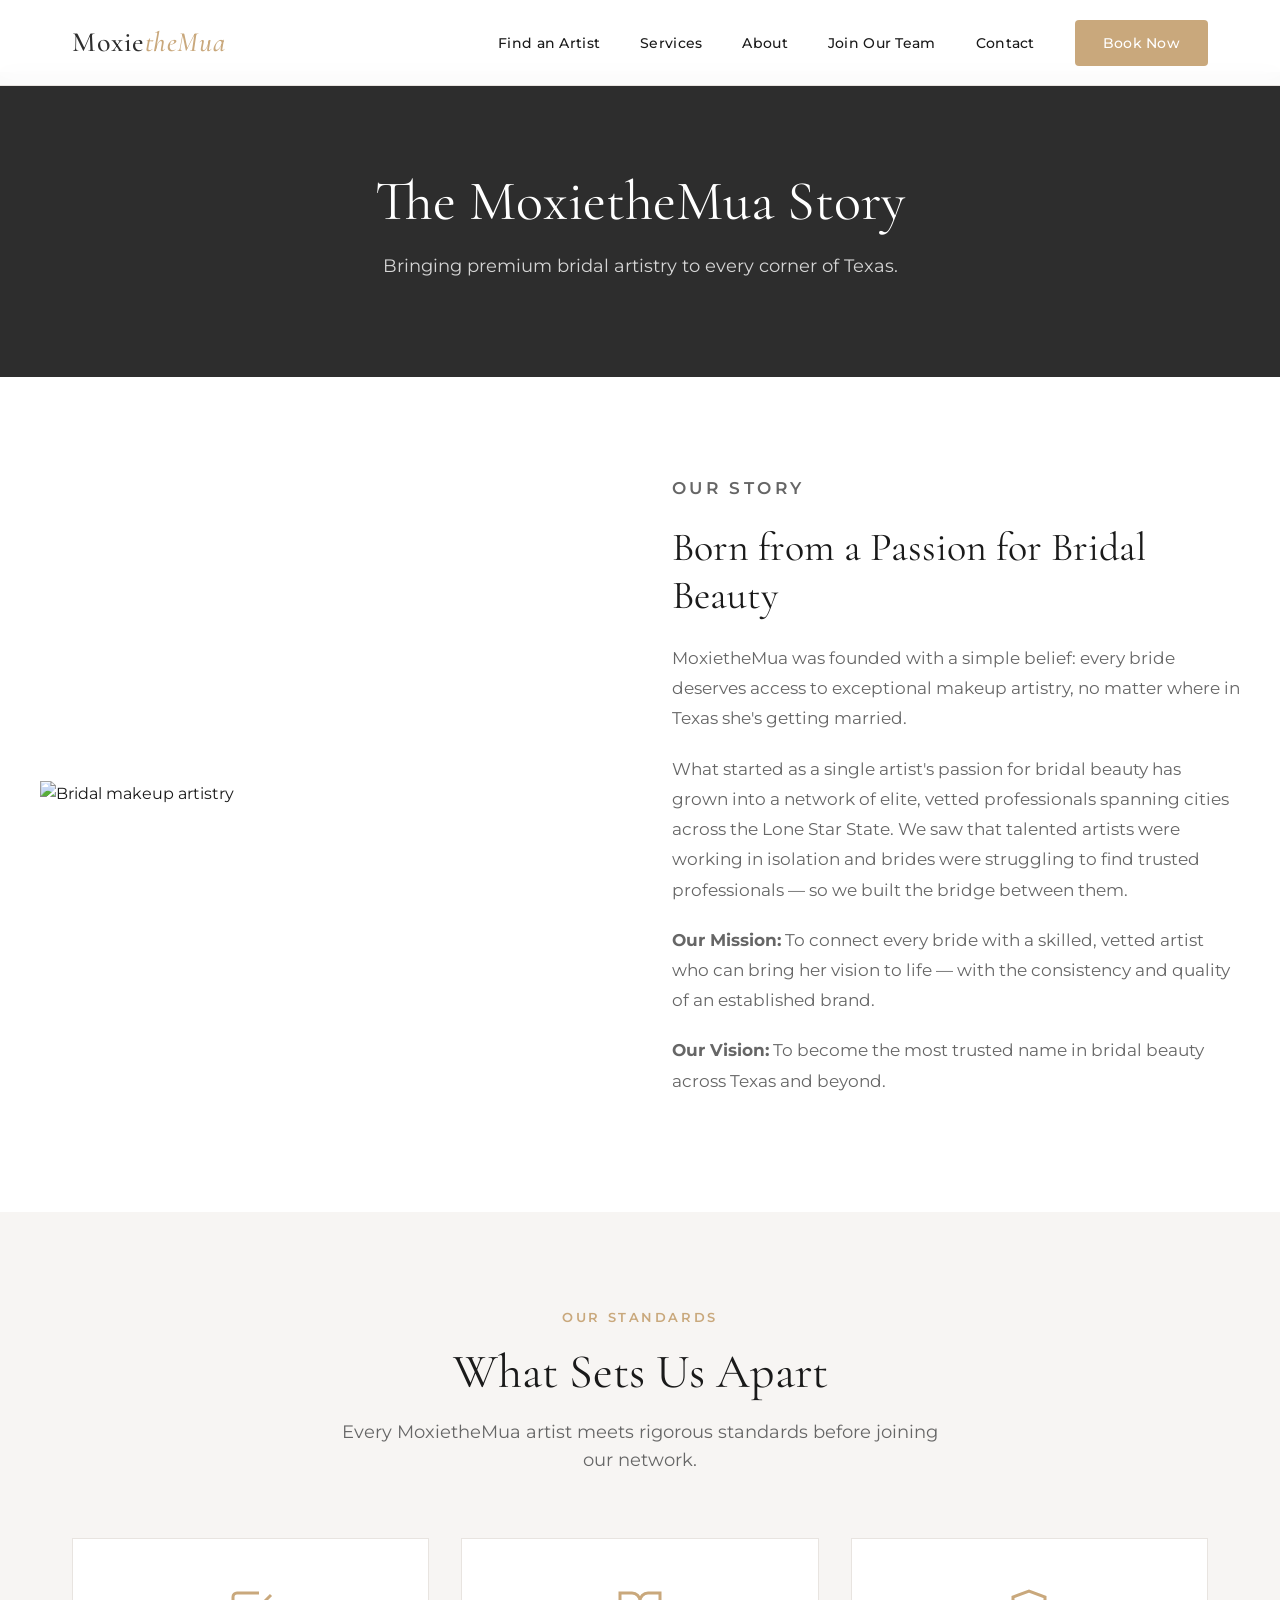
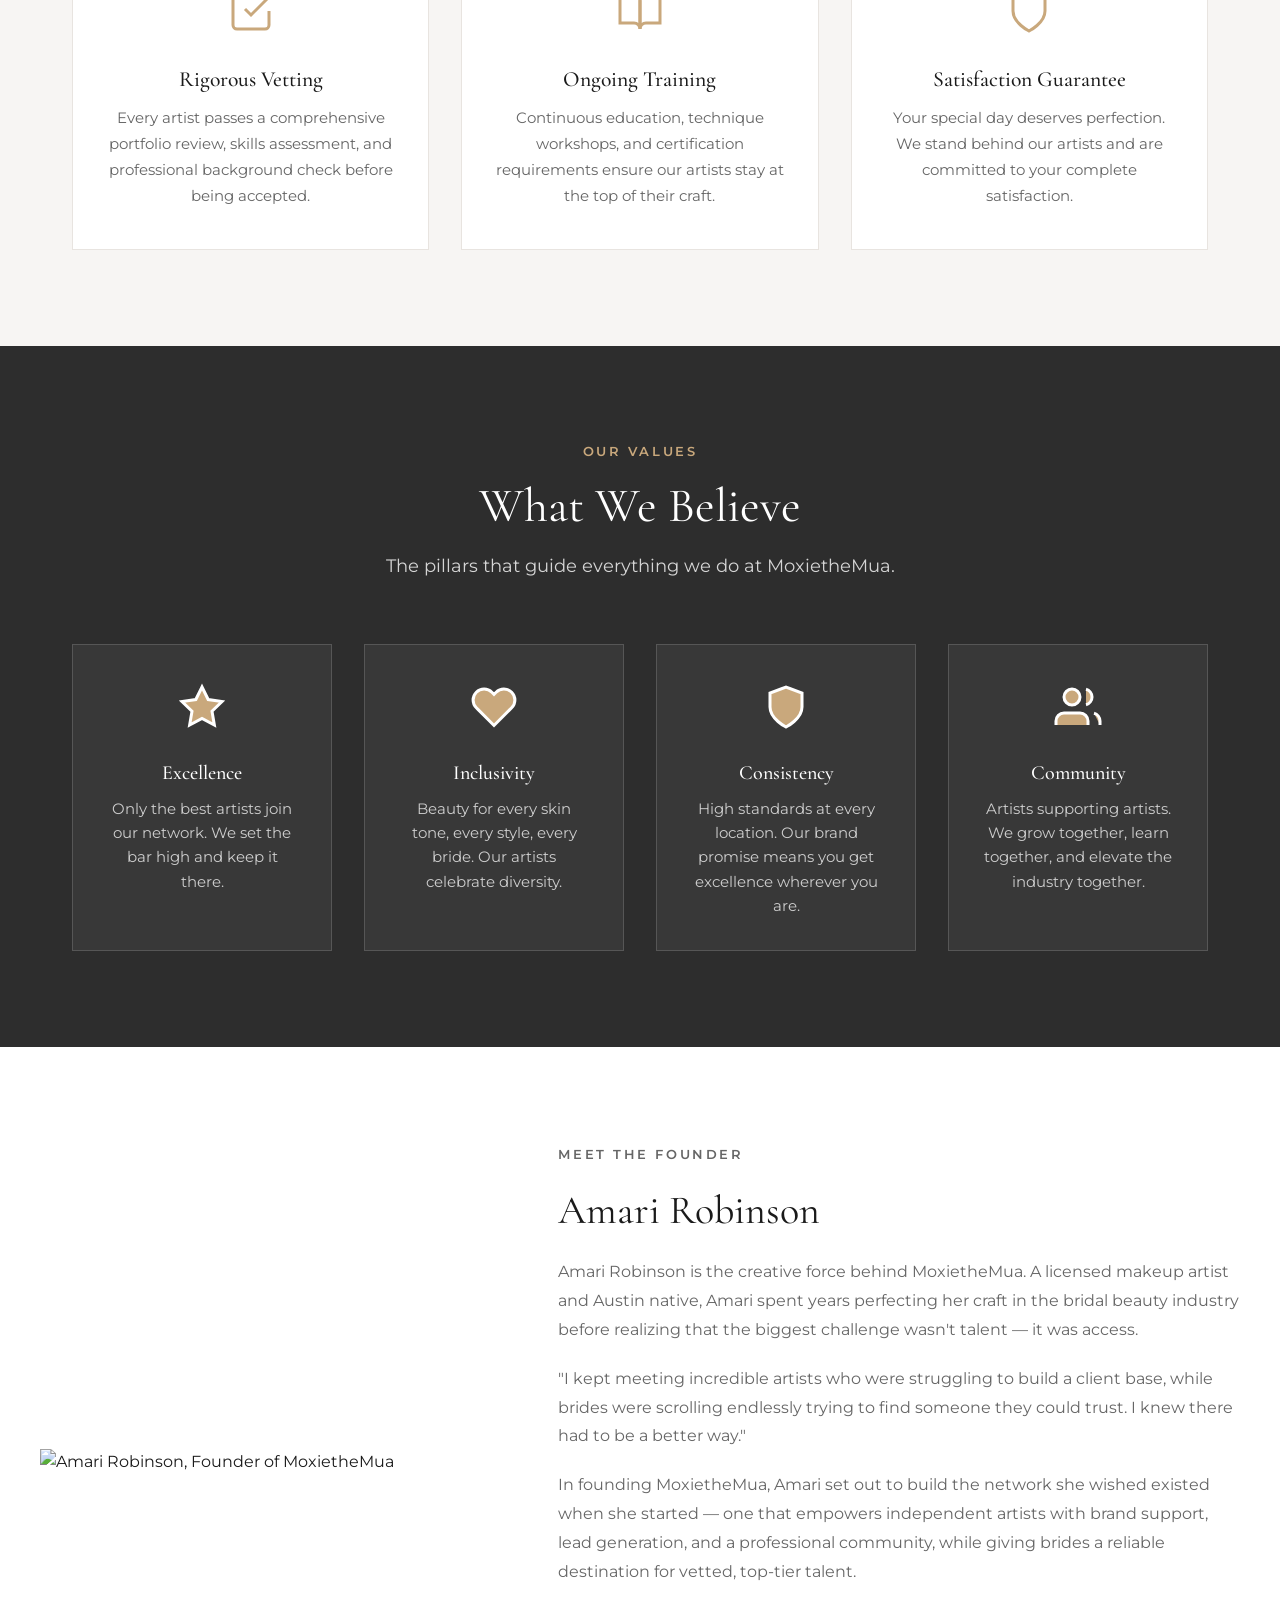
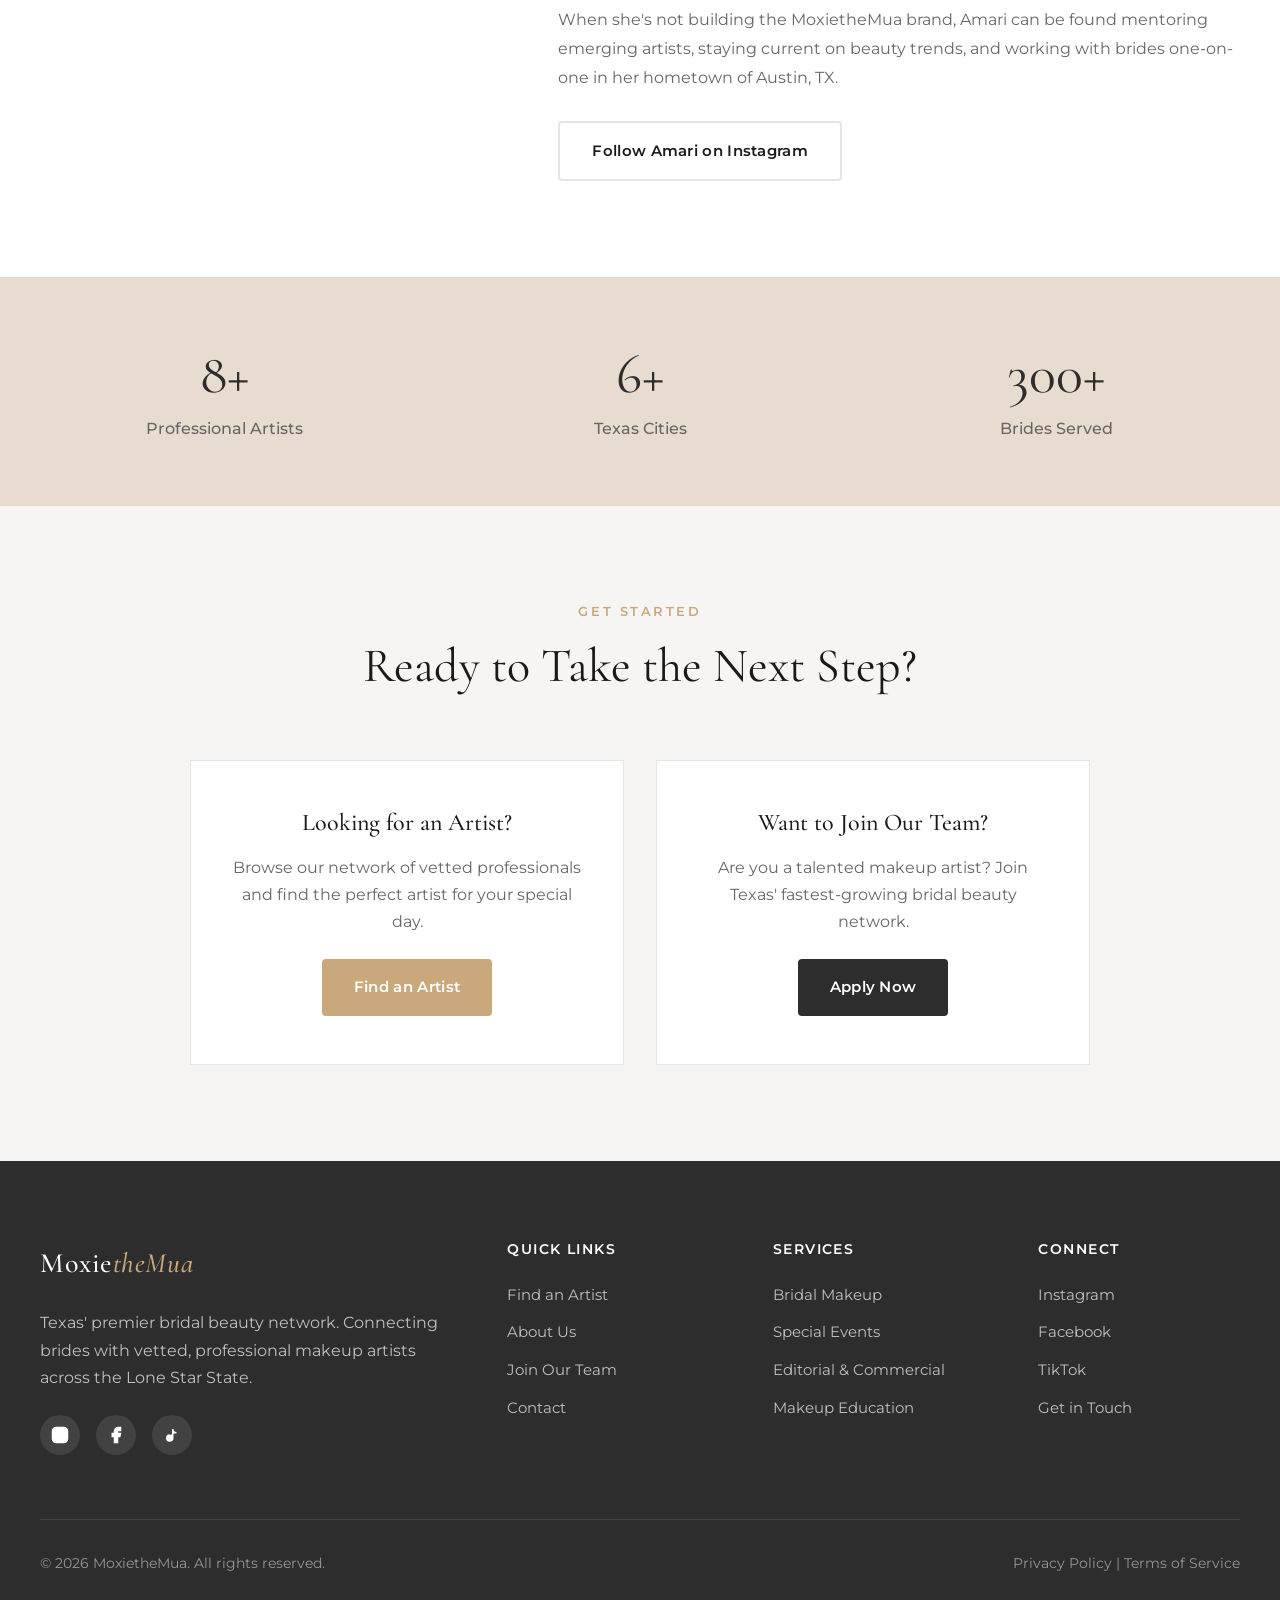
==== commit 10c2838e: "Add Instagram results showcase and founder Amari Robinson bio - Replace static Instagram grid on hom" ====
--- a/about.html
+++ b/about.html
@@ -10,6 +10,7 @@
     <link rel="preconnect" href="https://fonts.googleapis.com">
     <link rel="preconnect" href="https://fonts.gstatic.com" crossorigin>
     <link href="https://fonts.googleapis.com/css2?family=Cormorant+Garamond:ital,wght@0,400;0,500;0,600;1,400;1,500&family=Montserrat:wght@300;400;500;600;700&display=swap" rel="stylesheet">
+    <link rel="icon" href="favicon.svg" type="image/svg+xml">
     <link rel="stylesheet" href="styles.css">
     <style>
         .story-section { padding: var(--section-padding); background: var(--color-surface); }
@@ -164,14 +165,16 @@
     <section class="founder-section fade-in">
         <div class="founder-grid">
             <div class="founder-image">
-                <img src="https://images.unsplash.com/photo-1487412947147-5cebf100ffc2?auto=format&fit=crop&w=600&q=80" alt="MoxietheMua Founder" loading="lazy">
+                <img src="https://images.unsplash.com/photo-1531746020798-e6953c6e8e04?auto=format&fit=crop&w=600&q=80" alt="Amari Robinson, Founder of MoxietheMua" loading="lazy">
             </div>
             <div class="founder-content">
-                <p class="section-label">Our Founder</p>
-                <h2>A Vision for Better Bridal Beauty</h2>
-                <p>MoxietheMua began with one artist's frustration: too many talented makeup professionals were working alone, while brides struggled to find reliable artists they could trust.</p>
-                <p>After years of building a successful solo career in bridal makeup across Austin, our founder realized the industry needed something different — a network where artists could thrive under a trusted brand, and brides could find guaranteed quality no matter their location.</p>
-                <p>Today, MoxietheMua connects vetted professionals with clients across Texas, providing the infrastructure, brand recognition, and support system that helps everyone succeed.</p>
+                <p class="section-label">Meet the Founder</p>
+                <h2>Amari Robinson</h2>
+                <p>Amari Robinson is the creative force behind MoxietheMua. A licensed makeup artist and Austin native, Amari spent years perfecting her craft in the bridal beauty industry before realizing that the biggest challenge wasn't talent — it was access.</p>
+                <p>"I kept meeting incredible artists who were struggling to build a client base, while brides were scrolling endlessly trying to find someone they could trust. I knew there had to be a better way."</p>
+                <p>In founding MoxietheMua, Amari set out to build the network she wished existed when she started — one that empowers independent artists with brand support, lead generation, and a professional community, while giving brides a reliable destination for vetted, top-tier talent.</p>
+                <p>When she's not building the MoxietheMua brand, Amari can be found mentoring emerging artists, staying current on beauty trends, and working with brides one-on-one in her hometown of Austin, TX.</p>
+                <a href="https://www.instagram.com/moxiethemua" target="_blank" rel="noopener" class="btn btn-outline-dark" style="margin-top: 0.5rem;">Follow Amari on Instagram</a>
             </div>
         </div>
     </section>
--- a/styles.css
+++ b/styles.css
@@ -772,6 +772,106 @@
    INSTAGRAM FEED
 ======================================== */
 
+/* Results / Instagram Section */
+.results-section {
+    padding: var(--section-padding);
+    background: var(--color-surface-alt);
+}
+
+.results-grid {
+    display: grid;
+    grid-template-columns: repeat(3, 1fr);
+    gap: 1rem;
+    max-width: var(--container-max);
+    margin: 0 auto;
+}
+
+.result-card {
+    position: relative;
+    display: block;
+    overflow: hidden;
+    aspect-ratio: 1;
+    border-radius: 4px;
+}
+
+.result-card img {
+    width: 100%;
+    height: 100%;
+    object-fit: cover;
+    transition: transform 0.4s ease;
+}
+
+.result-card:hover img {
+    transform: scale(1.05);
+}
+
+.result-overlay {
+    position: absolute;
+    inset: 0;
+    background: linear-gradient(transparent 40%, rgba(0,0,0,0.7) 100%);
+    display: flex;
+    flex-direction: column;
+    align-items: center;
+    justify-content: center;
+    opacity: 0;
+    transition: opacity 0.3s ease;
+}
+
+.result-card:hover .result-overlay {
+    opacity: 1;
+}
+
+.play-btn {
+    width: 60px;
+    height: 60px;
+    border-radius: 50%;
+    background: rgba(0,0,0,0.5);
+    display: flex;
+    align-items: center;
+    justify-content: center;
+    margin-bottom: 0.75rem;
+    backdrop-filter: blur(4px);
+}
+
+.play-btn svg {
+    margin-left: 4px;
+}
+
+.result-label {
+    color: #fff;
+    font-family: var(--font-body);
+    font-size: 0.85rem;
+    font-weight: 600;
+    text-transform: uppercase;
+    letter-spacing: 0.05em;
+    position: absolute;
+    bottom: 1rem;
+    left: 1rem;
+    right: 1rem;
+    text-align: left;
+}
+
+.result-badge {
+    position: absolute;
+    top: 0.75rem;
+    right: 0.75rem;
+    background: rgba(0,0,0,0.6);
+    color: #fff;
+    font-family: var(--font-body);
+    font-size: 0.65rem;
+    font-weight: 700;
+    letter-spacing: 0.1em;
+    padding: 0.25rem 0.5rem;
+    border-radius: 3px;
+    backdrop-filter: blur(4px);
+}
+
+.results-cta {
+    text-align: center;
+    margin-top: 2.5rem;
+}
+
+/* Legacy support */
 .instagram-section {
     padding: 4rem 2rem;
     background: var(--color-surface-alt);
@@ -1104,6 +1204,10 @@
         grid-template-columns: 1fr;
     }
 
+    .results-grid {
+        grid-template-columns: repeat(2, 1fr);
+    }
+
     .instagram-grid {
         grid-template-columns: repeat(3, 1fr);
     }
@@ -1149,6 +1253,10 @@
         gap: 1rem;
     }
 
+    .results-grid {
+        grid-template-columns: 1fr;
+    }
+
     .instagram-grid {
         grid-template-columns: repeat(2, 1fr);
     }
